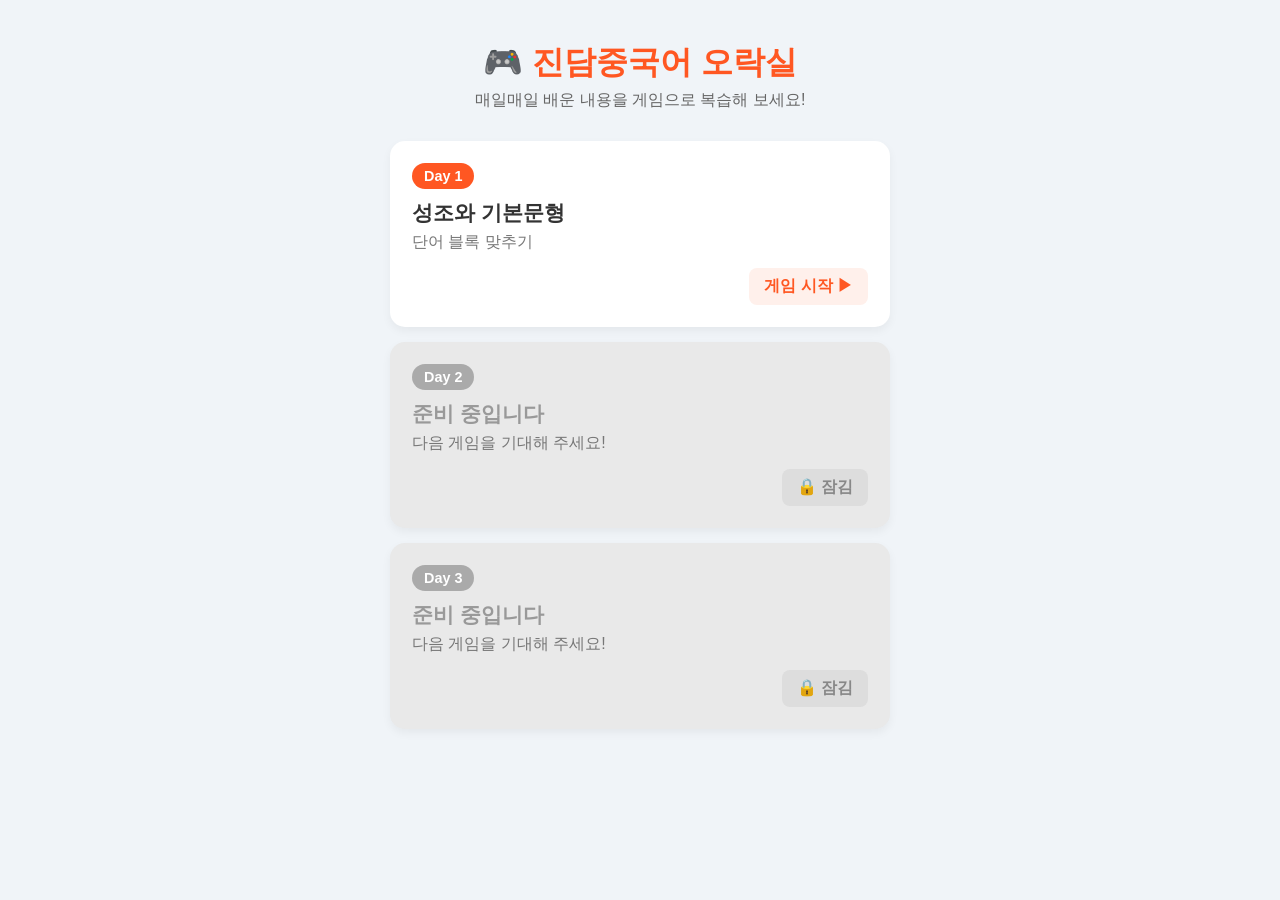
==== index.html @ 26350ec4 "Add files via upload" ====
<!doctype html>
<html lang="ko">
  <head>
    <meta charset="UTF-8" />
    <meta name="viewport" content="width=device-width, initial-scale=1.0" />
    <title>진담중국어 - 미니게임 오락실</title>
    <link rel="stylesheet" href="style.css" />
  </head>
  <body>
    <div class="lobby-container">
      <header class="lobby-header">
        <h1>🎮 진담중국어 오락실</h1>
        <p>매일매일 배운 내용을 게임으로 복습해 보세요!</p>
      </header>

      <div class="stage-grid">
        <a href="day1_choice.html" class="stage-card active">
          <div class="day-badge">Day 1</div>
          <h3>성조와 기본문형</h3>
          <p>단어 블록 맞추기</p>
          <div class="play-btn">게임 시작 ▶</div>
        </a>

        <div class="stage-card locked">
          <div class="day-badge">Day 2</div>
          <h3>준비 중입니다</h3>
          <p>다음 게임을 기대해 주세요!</p>
          <div class="play-btn">🔒 잠김</div>
        </div>

        <div class="stage-card locked">
          <div class="day-badge">Day 3</div>
          <h3>준비 중입니다</h3>
          <p>다음 게임을 기대해 주세요!</p>
          <div class="play-btn">🔒 잠김</div>
        </div>
      </div>
    </div>
  </body>
</html>
---- style.css ----
:root {
  --primary: #ff5722;
  --bg-color: #f0f4f8;
  --card-bg: #ffffff;
  --text-main: #333;
}

body {
  font-family: 'Pretendard', 'Malgun Gothic', sans-serif;
  background-color: var(--bg-color);
  margin: 0;
  padding: 20px;
  display: flex;
  justify-content: center;
}

.lobby-container {
  width: 100%;
  max-width: 500px;
}

.lobby-header {
  text-align: center;
  margin-bottom: 30px;
}

.lobby-header h1 {
  color: var(--primary);
  margin-bottom: 5px;
}

.lobby-header p {
  color: #666;
  margin-top: 0;
}

.stage-grid {
  display: flex;
  flex-direction: column;
  gap: 15px;
}

/* 스테이지 카드 공통 스타일 */
.stage-card {
  background-color: var(--card-bg);
  border-radius: 15px;
  padding: 20px;
  text-decoration: none;
  color: var(--text-main);
  box-shadow: 0 4px 10px rgba(0, 0, 0, 0.05);
  transition:
    transform 0.2s,
    box-shadow 0.2s;
  display: flex;
  flex-direction: column;
  position: relative;
  border: 2px solid transparent;
}

.day-badge {
  background-color: var(--primary);
  color: white;
  font-weight: bold;
  padding: 5px 12px;
  border-radius: 20px;
  align-self: flex-start;
  font-size: 0.9em;
  margin-bottom: 10px;
}

.stage-card h3 {
  margin: 0 0 5px 0;
  font-size: 1.3em;
}

.stage-card p {
  margin: 0 0 15px 0;
  color: #777;
}

.play-btn {
  align-self: flex-end;
  font-weight: bold;
  color: var(--primary);
  background-color: #fff0eb;
  padding: 8px 15px;
  border-radius: 8px;
}

/* 활성화된 카드 (Day 1) */
.stage-card.active:hover {
  transform: translateY(-5px);
  box-shadow: 0 8px 15px rgba(255, 87, 34, 0.2);
  border-color: var(--primary);
}

/* 잠긴 카드 (Day 2, 3...) */
.stage-card.locked {
  background-color: #e9e9e9;
  color: #999;
  cursor: not-allowed;
}

.stage-card.locked .day-badge {
  background-color: #aaa;
}
.stage-card.locked .play-btn {
  background-color: #ddd;
  color: #888;
}
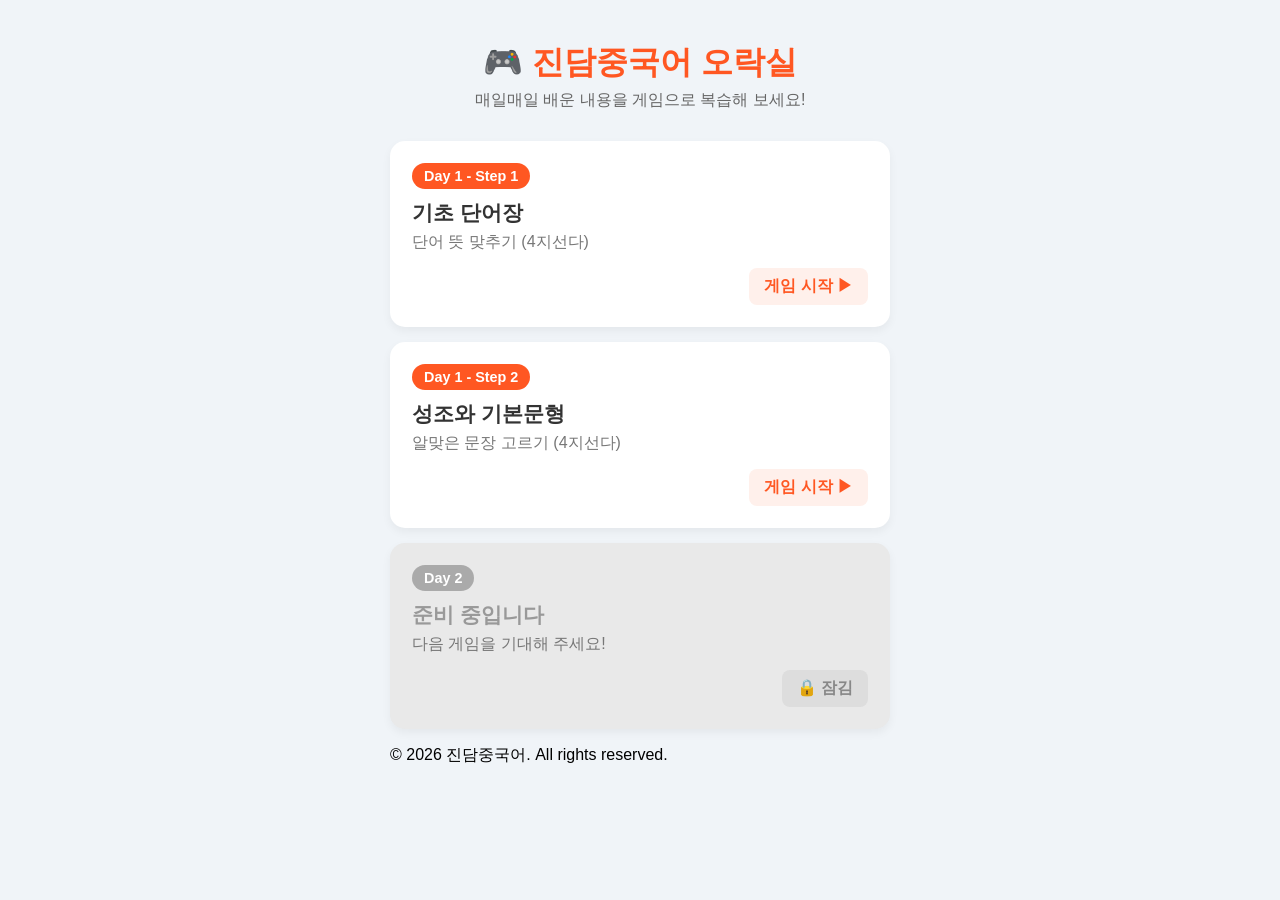
==== commit 11c36111: "Update index.html" ====
--- a/index.html
+++ b/index.html
@@ -12,12 +12,18 @@
         <h1>🎮 진담중국어 오락실</h1>
         <p>매일매일 배운 내용을 게임으로 복습해 보세요!</p>
       </header>
+      <div class="stage-grid">
+        <a href="day1_word.html" class="stage-card active">
+          <div class="day-badge">Day 1 - Step 1</div>
+          <h3>기초 단어장</h3>
+          <p>단어 뜻 맞추기 (4지선다)</p>
+          <div class="play-btn">게임 시작 ▶</div>
+        </a>
 
-      <div class="stage-grid">
         <a href="day1_choice.html" class="stage-card active">
-          <div class="day-badge">Day 1</div>
+          <div class="day-badge">Day 1 - Step 2</div>
           <h3>성조와 기본문형</h3>
-          <p>단어 블록 맞추기</p>
+          <p>알맞은 문장 고르기 (4지선다)</p>
           <div class="play-btn">게임 시작 ▶</div>
         </a>
 
@@ -27,14 +33,11 @@
           <p>다음 게임을 기대해 주세요!</p>
           <div class="play-btn">🔒 잠김</div>
         </div>
+      </div>
 
-        <div class="stage-card locked">
-          <div class="day-badge">Day 3</div>
-          <h3>준비 중입니다</h3>
-          <p>다음 게임을 기대해 주세요!</p>
-          <div class="play-btn">🔒 잠김</div>
-        </div>
-      </div>
+      <footer class="lobby-footer">
+        <p>&copy; 2026 진담중국어. All rights reserved.</p>
+      </footer>
     </div>
   </body>
 </html>
